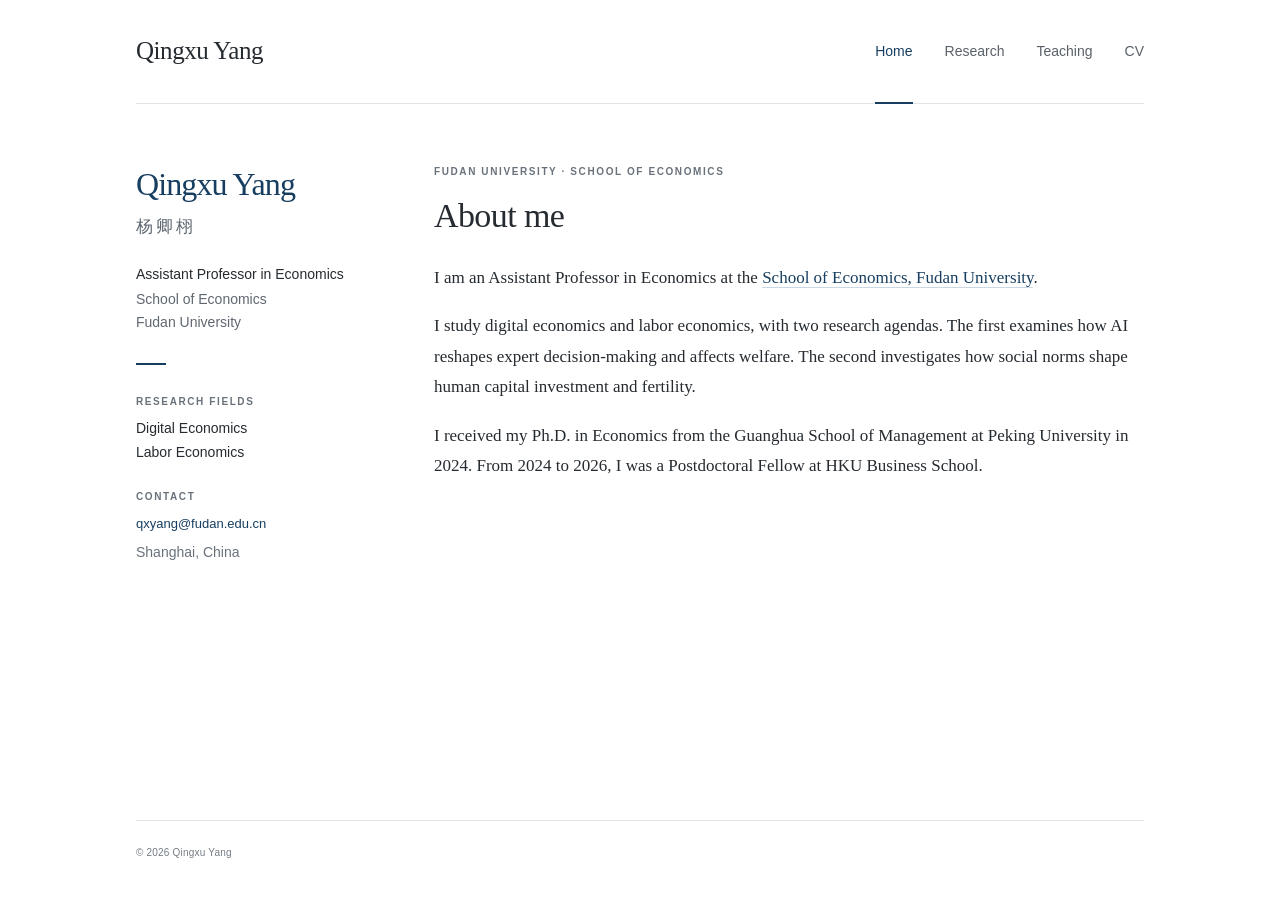
==== docs/index.html @ cb968536 "Publish cleaner dates and economics title" ====
<!doctype html>
<html lang="en"><head><meta charset="utf-8"><meta name="viewport" content="width=device-width, initial-scale=1">
<title>Home | Qingxu Yang</title>
<meta name="description" content="Qingxu Yang is an Assistant Professor in Economics at Fudan University. Research in digital economics, labor economics, artificial intelligence, and expert decision-making.">
<meta name="theme-color" content="#173e61"><link rel="canonical" href="https://qxyang-econ.github.io/index.html">
<link rel="icon" href="favicon.svg" type="image/svg+xml"><link rel="stylesheet" href="style.css">
<script type="application/ld+json">{"@context": "https://schema.org", "@type": "Person", "name": "Qingxu Yang", "alternateName": "杨卿栩", "jobTitle": "Assistant Professor in Economics", "affiliation": {"@type": "CollegeOrUniversity", "name": "Fudan University"}, "url": "https://qxyang-econ.github.io", "email": "qxyang@fudan.edu.cn"}</script></head>
<body><a class="skip" href="#main">Skip to content</a>
<div class="page page-home"><header class="site-header"><a class="wordmark" href="index.html">Qingxu Yang</a><nav aria-label="Main navigation"><a href="index.html" aria-current="page">Home</a><a href="research.html">Research</a><a href="teaching.html">Teaching</a><a href="cv.html">CV</a></nav></header>
<div class="layout"><aside class="profile" aria-label="Profile">
<div class="profile-name">Qingxu Yang<span lang="zh-Hans">杨卿栩</span></div>
<p class="position">Assistant Professor in Economics</p><p class="affiliation">School of Economics<br>Fudan University</p>
<div class="profile-rule"></div>
<div class="sidebar-section fields"><p class="label">Research fields</p><p>Digital Economics<br>Labor Economics</p></div>
<div class="sidebar-section"><p class="label">Contact</p><a class="email" href="mailto:qxyang@fudan.edu.cn">qxyang@fudan.edu.cn</a><p class="location">Shanghai, China</p></div>
</aside><main id="main" class="home"><section class="intro"><p class="eyebrow">Fudan University · School of Economics</p><h1>About me</h1>
<p>I am an Assistant Professor in Economics at the <a href="https://econ.fudan.edu.cn/">School of Economics, Fudan University</a>.</p>
<p>I study digital economics and labor economics, with two research agendas. The first examines how AI reshapes expert decision-making and affects welfare. The second investigates how social norms shape human capital investment and fertility.</p>
<p>I received my Ph.D. in Economics from the Guanghua School of Management at Peking University in 2024. From 2024 to 2026, I was a Postdoctoral Fellow at HKU Business School.</p>
</section></main></div>
<footer><span>© 2026 Qingxu Yang</span></footer></div>
</body></html>
---- docs/style.css ----
:root{--ink:#252b30;--blue:#173e61;--muted:#69727b;--line:#e1e5e8;--soft:#f7f9fa;--serif:Georgia,'Times New Roman',serif;--sans:-apple-system,BlinkMacSystemFont,'Segoe UI',Arial,sans-serif}
*{box-sizing:border-box}html{scroll-behavior:smooth;scroll-padding-top:28px}body{margin:0;background:#fff;color:var(--ink);font-family:var(--serif);font-size:17px;line-height:1.7;-webkit-font-smoothing:antialiased}
a{color:var(--blue);text-decoration:none;text-underline-offset:4px}a:hover{text-decoration:underline}a:focus-visible,summary:focus-visible{outline:2px solid var(--blue);outline-offset:5px;border-radius:2px}
.page{max-width:1100px;margin:0 auto;padding:0 46px}.site-header{height:104px;display:flex;align-items:center;justify-content:space-between;border-bottom:1px solid var(--line)}.wordmark{font-size:25px;letter-spacing:-.45px;color:var(--ink)}.site-header nav{display:flex;gap:32px;font-family:var(--sans);font-size:14px;height:100%;align-items:center}.site-header nav a{height:100%;display:flex;align-items:center;color:#5a6169;position:relative}.site-header nav a[aria-current]{color:var(--blue)}.site-header nav a[aria-current]::after{content:'';position:absolute;bottom:-1px;height:2px;background:var(--blue);left:0;right:0}
.layout{display:grid;grid-template-columns:225px minmax(0,1fr);gap:73px;padding-top:59px;padding-bottom:76px;min-height:calc(100vh - 184px)}.profile{align-self:start;position:sticky;top:40px;padding-top:2px;font-family:var(--sans);font-size:14px;line-height:1.7}.profile-name{font-family:var(--serif);font-size:32px;letter-spacing:-.9px;color:var(--blue);line-height:1.2}.profile-name span{display:block;font-family:var(--sans);font-size:17px;font-weight:400;letter-spacing:3px;margin-top:14px;color:#5d6670}.profile .position{margin:25px 0 1px;color:var(--ink);font-weight:500}.affiliation{margin:0;color:#5f6770}.profile-rule{width:30px;height:2px;background:var(--blue);margin:28px 0}.sidebar-section{margin-bottom:23px}.sidebar-section p{margin:0}.label{font-size:10px;text-transform:uppercase;letter-spacing:1.6px;color:var(--muted);padding-bottom:7px;font-weight:650}.location{color:var(--muted);padding-top:5px}.email{font-size:13px}.cv-link{display:inline-flex;gap:12px;align-items:center;font-size:13px;border-top:1px solid var(--line);padding-top:17px;margin-top:2px;width:100%}.cv-link .file-type{margin-left:auto;font-size:10px;color:var(--muted);letter-spacing:1px}
main{min-width:0}h1,h2,h3,p{margin-top:0}h1{font-size:34px;line-height:1.25;letter-spacing:-.6px;font-weight:400;margin-bottom:25px}h2{font-size:25px;font-weight:400;line-height:1.35;letter-spacing:-.3px;margin-bottom:20px}h3{font-size:19px;font-weight:400;line-height:1.5;margin-bottom:6px}p{margin-bottom:18px}.eyebrow{font-family:var(--sans);font-size:10px;font-weight:600;letter-spacing:1.6px;text-transform:uppercase;color:var(--muted);margin-bottom:15px}.intro p:not(.eyebrow){font-size:17px;line-height:1.8}.intro strong{font-weight:600}.intro a{border-bottom:1px solid #cbd8e2}.intro a:hover{text-decoration:none;border-bottom-color:var(--blue)}
.selected{margin-top:45px}.section-heading{display:flex;align-items:baseline;justify-content:space-between;gap:20px;border-bottom:1px solid var(--line);padding-bottom:13px;margin-bottom:1px}.section-heading h2{margin-bottom:0}.section-heading>a{font-family:var(--sans);font-size:12px;white-space:nowrap}.paper{padding:22px 0;border-bottom:1px solid var(--line)}.paper:last-child{border-bottom:0}.paper h3 a{color:var(--blue)}.coauthors{font-size:14px;color:#697078;margin-bottom:4px;line-height:1.65}.journal{font-size:14px;line-height:1.6;margin:6px 0 0}.journal em{color:#3b434b}.journal span{color:#697078}.paper-links{display:flex;gap:18px;font-family:var(--sans);font-size:12px;margin-top:9px}.paper-links a{padding:1px 0}.paper details{font-size:15px;margin-top:10px}.paper summary{font-family:var(--sans);font-size:12px;cursor:pointer;color:var(--blue);width:fit-content}.paper details p{line-height:1.8;margin:13px 0 0;padding:12px 17px;border-left:2px solid #cad7e1;background:var(--soft);color:#4f5962}.home .paper{padding:19px 0}.home h3{font-size:18px}.page-title h1{margin-bottom:22px}.section-nav{display:flex;flex-wrap:wrap;gap:9px 23px;font-family:var(--sans);font-size:12px;border-bottom:1px solid var(--line);padding-bottom:23px;margin-bottom:33px}.research-section{margin-top:37px;scroll-margin-top:30px}.research-section>h2{border-bottom:1px solid var(--line);margin-bottom:0;padding-bottom:12px}.research-section .paper{padding-top:24px;padding-bottom:24px}.research-section + .research-section{margin-top:48px}
.teaching-section{margin-top:36px}.term{font-family:var(--sans);font-size:11px;color:var(--muted);white-space:nowrap}.course{padding:22px 0;border-bottom:1px solid var(--line)}.course:last-child{border-bottom:0}.course h3{color:var(--blue);margin-bottom:4px}.course p{font-family:var(--sans);font-size:12px;color:var(--muted);margin:0}.teaching-contact{border-top:1px solid var(--line);margin-top:41px;padding-top:24px;font-size:14px;color:var(--muted)}
.cv-download{display:flex;align-items:center;gap:22px;font-family:var(--sans);font-size:12px;margin-bottom:37px}.cv-download>a{background:var(--blue);color:#fff;padding:11px 17px}.cv-download>a span{margin-left:12px}.cv-download>span{color:var(--muted)}.cv-section{margin-top:37px}.cv-section>h2{border-bottom:1px solid var(--line);padding-bottom:12px;margin-bottom:12px}.cv-row{display:flex;align-items:baseline;justify-content:space-between;gap:20px;padding:12px 0}.cv-row h3{font-size:17px;margin-bottom:3px}.cv-row p{font-size:14px;color:var(--muted);line-height:1.65;margin:0}.cv-row>span{white-space:nowrap;font-family:var(--sans);font-size:11px;color:var(--muted)}
footer{border-top:1px solid var(--line);padding:23px 0 29px;display:flex;justify-content:space-between;font-family:var(--sans);font-size:10px;color:#737c85;letter-spacing:.2px}.skip{position:absolute;top:-100px;left:20px;background:#fff;padding:10px;z-index:5}.skip:focus{top:10px}
@media(min-width:1400px){.page{max-width:1140px}.layout{gap:85px;grid-template-columns:235px minmax(0,1fr)}}
@media(max-width:850px){.page{padding:0 30px}.layout{grid-template-columns:190px minmax(0,1fr);gap:38px}.profile-name{font-size:29px}.site-header nav{gap:25px}.section-heading{gap:12px}.term{white-space:normal;text-align:right}.email{font-size:12px}.journal span{display:block}}
@media(max-width:640px){body{font-size:16px}.page{padding:0 24px}.site-header{height:auto;display:block;padding-top:23px}.wordmark{font-size:23px}.site-header nav{height:53px;gap:28px;font-size:13px}.layout{display:block;padding-top:32px;padding-bottom:43px;min-height:0}.profile{position:static;display:grid;grid-template-columns:1fr 1fr;column-gap:16px;border-bottom:1px solid var(--line);padding-bottom:26px;margin-bottom:34px}.profile-name{grid-column:1/-1;font-size:31px;display:flex;align-items:center;gap:18px}.profile-name span{display:inline;margin:0;font-size:15px;letter-spacing:2px}.profile .position{margin-top:15px;grid-column:1/-1}.affiliation{grid-column:1/-1}.profile-rule,.profile .sidebar-section.fields{display:none}.sidebar-section{grid-column:1/-1;margin:15px 0 0}.sidebar-section .label,.sidebar-section .location{display:none}.email{font-size:13px}.cv-link{grid-column:1/-1;max-width:190px;font-size:12px;padding-top:0;border:0;margin-top:10px}.cv-link .file-type{margin-left:0;font-size:9px}h1{font-size:29px;margin-bottom:20px}h2{font-size:23px}.eyebrow{font-size:9px;letter-spacing:1.3px}.intro p:not(.eyebrow){font-size:16px;line-height:1.8}.selected{margin-top:34px}.paper h3,.home .paper h3{font-size:18px}.coauthors{font-size:13px}.section-heading>a{font-size:11px}.section-nav{gap:10px 19px;font-size:11px}.research-section{margin-top:30px}.teaching-section .section-heading{display:block}.term{display:block;text-align:left;margin-top:8px}.cv-row{gap:12px}.cv-row>span{font-size:10px}.cv-download{gap:12px;font-size:11px}.cv-download>a{padding:10px 13px}footer{font-size:9px;gap:15px}}
@media(prefers-reduced-motion:reduce){html{scroll-behavior:auto}}
@media print{.site-header,.profile,.paper-links,footer,.section-nav,.cv-download,.skip{display:none}.page{max-width:none;padding:0}.layout{display:block;padding:0}a{color:inherit}.paper,.cv-row{break-inside:avoid}body{font-size:11pt}h1{font-size:24pt}h2{font-size:17pt}}

@media(max-width:640px){.page-inner .profile{display:none}.page-inner .layout{padding-top:34px}}
.layout.layout-single{display:block}
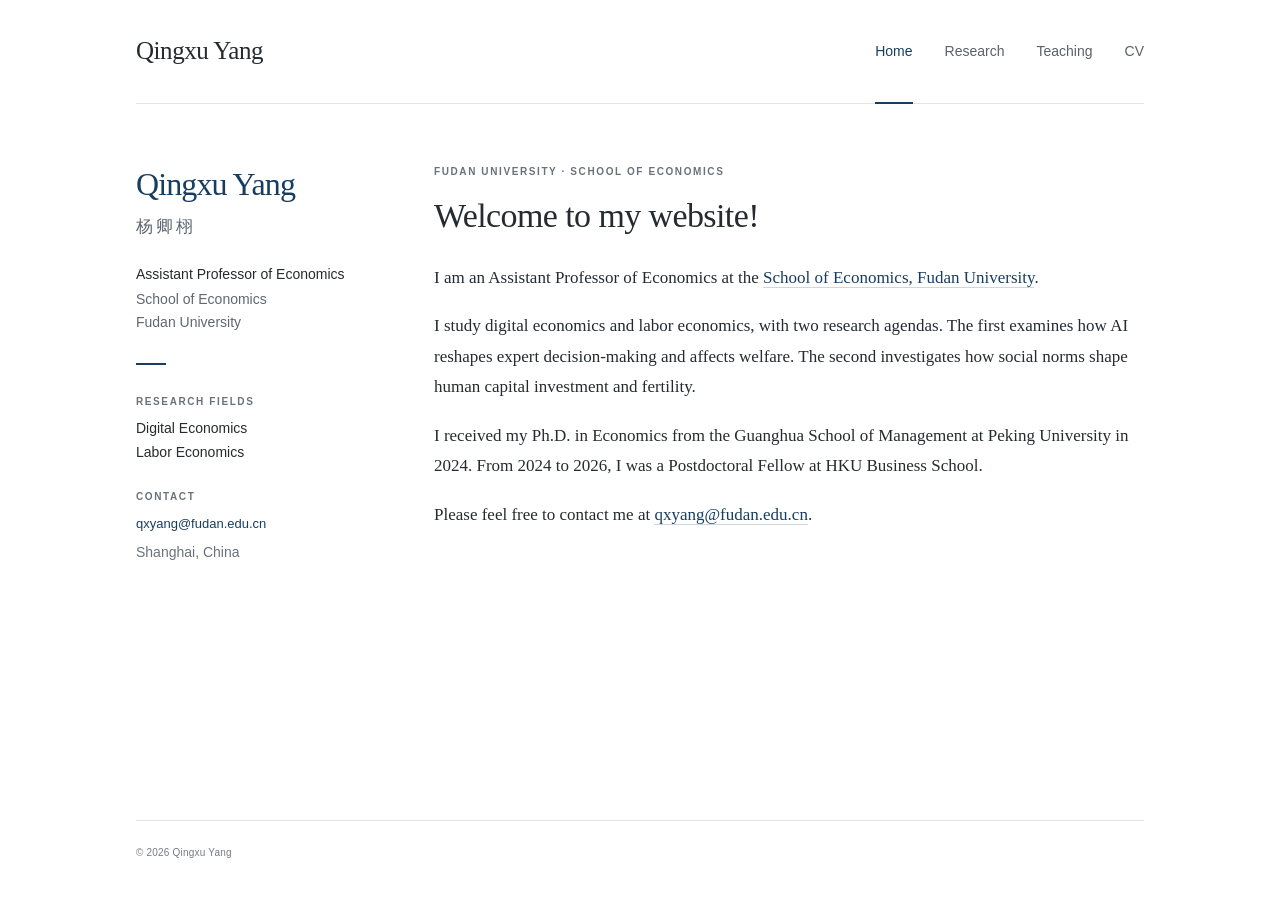
==== commit d29b68fe: "Publish welcome heading and contact email" ====
--- a/docs/index.html
+++ b/docs/index.html
@@ -1,22 +1,23 @@
 <!doctype html>
 <html lang="en"><head><meta charset="utf-8"><meta name="viewport" content="width=device-width, initial-scale=1">
 <title>Home | Qingxu Yang</title>
-<meta name="description" content="Qingxu Yang is an Assistant Professor in Economics at Fudan University. Research in digital economics, labor economics, artificial intelligence, and expert decision-making.">
+<meta name="description" content="Qingxu Yang is an Assistant Professor of Economics at Fudan University. Research in digital economics, labor economics, artificial intelligence, and expert decision-making.">
 <meta name="theme-color" content="#173e61"><link rel="canonical" href="https://qxyang-econ.github.io/index.html">
 <link rel="icon" href="favicon.svg" type="image/svg+xml"><link rel="stylesheet" href="style.css">
-<script type="application/ld+json">{"@context": "https://schema.org", "@type": "Person", "name": "Qingxu Yang", "alternateName": "杨卿栩", "jobTitle": "Assistant Professor in Economics", "affiliation": {"@type": "CollegeOrUniversity", "name": "Fudan University"}, "url": "https://qxyang-econ.github.io", "email": "qxyang@fudan.edu.cn"}</script></head>
+<script type="application/ld+json">{"@context": "https://schema.org", "@type": "Person", "name": "Qingxu Yang", "alternateName": "杨卿栩", "jobTitle": "Assistant Professor of Economics", "affiliation": {"@type": "CollegeOrUniversity", "name": "Fudan University"}, "url": "https://qxyang-econ.github.io", "email": "qxyang@fudan.edu.cn"}</script></head>
 <body><a class="skip" href="#main">Skip to content</a>
 <div class="page page-home"><header class="site-header"><a class="wordmark" href="index.html">Qingxu Yang</a><nav aria-label="Main navigation"><a href="index.html" aria-current="page">Home</a><a href="research.html">Research</a><a href="teaching.html">Teaching</a><a href="cv.html">CV</a></nav></header>
 <div class="layout"><aside class="profile" aria-label="Profile">
 <div class="profile-name">Qingxu Yang<span lang="zh-Hans">杨卿栩</span></div>
-<p class="position">Assistant Professor in Economics</p><p class="affiliation">School of Economics<br>Fudan University</p>
+<p class="position">Assistant Professor of Economics</p><p class="affiliation">School of Economics<br>Fudan University</p>
 <div class="profile-rule"></div>
 <div class="sidebar-section fields"><p class="label">Research fields</p><p>Digital Economics<br>Labor Economics</p></div>
 <div class="sidebar-section"><p class="label">Contact</p><a class="email" href="mailto:qxyang@fudan.edu.cn">qxyang@fudan.edu.cn</a><p class="location">Shanghai, China</p></div>
-</aside><main id="main" class="home"><section class="intro"><p class="eyebrow">Fudan University · School of Economics</p><h1>About me</h1>
-<p>I am an Assistant Professor in Economics at the <a href="https://econ.fudan.edu.cn/">School of Economics, Fudan University</a>.</p>
+</aside><main id="main" class="home"><section class="intro"><p class="eyebrow">Fudan University · School of Economics</p><h1>Welcome to my website!</h1>
+<p>I am an Assistant Professor of Economics at the <a href="https://econ.fudan.edu.cn/">School of Economics, Fudan University</a>.</p>
 <p>I study digital economics and labor economics, with two research agendas. The first examines how AI reshapes expert decision-making and affects welfare. The second investigates how social norms shape human capital investment and fertility.</p>
 <p>I received my Ph.D. in Economics from the Guanghua School of Management at Peking University in 2024. From 2024 to 2026, I was a Postdoctoral Fellow at HKU Business School.</p>
+<p>Please feel free to contact me at <a href="mailto:qxyang@fudan.edu.cn">qxyang@fudan.edu.cn</a>.</p>
 </section></main></div>
 <footer><span>© 2026 Qingxu Yang</span></footer></div>
 </body></html>
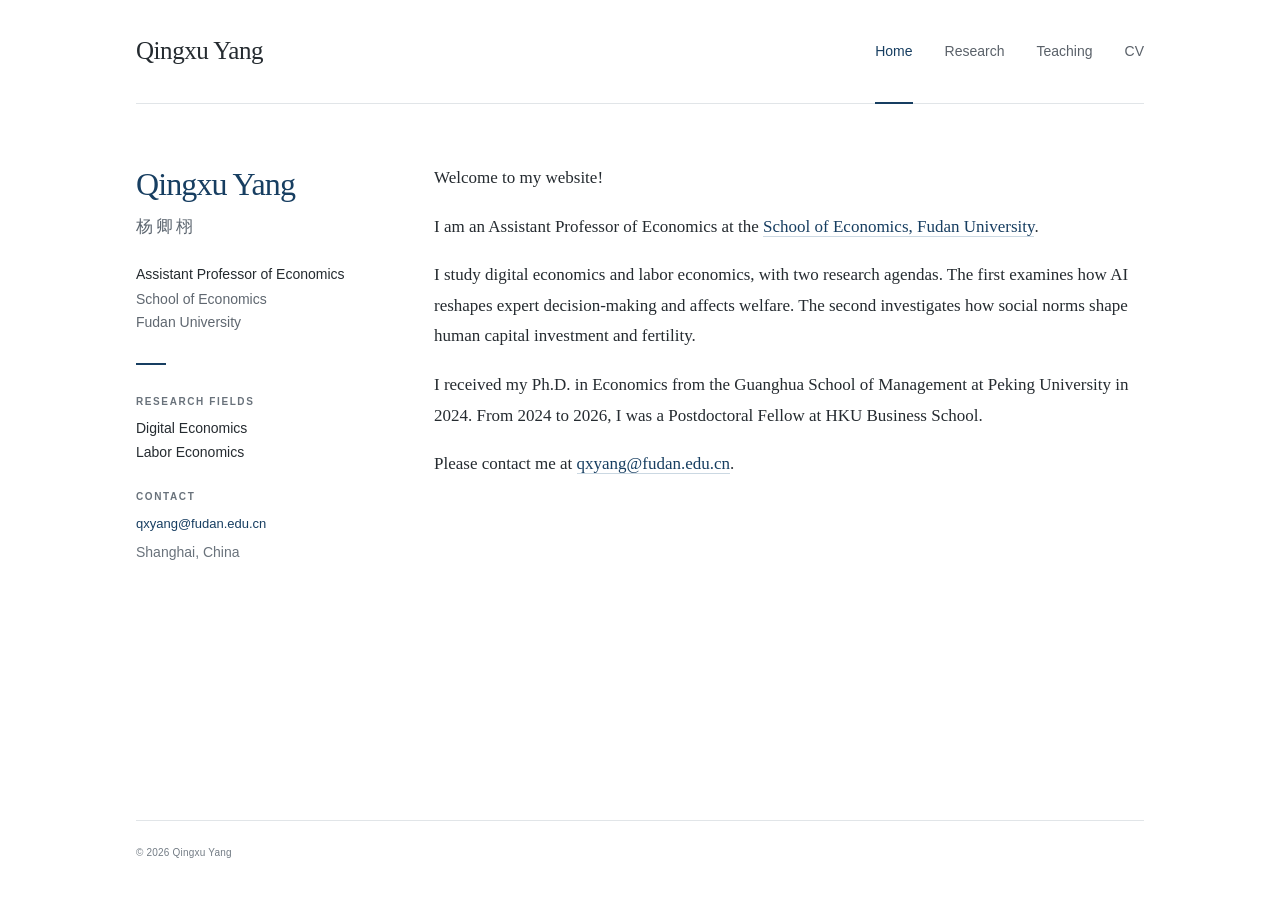
==== commit b5193860: "Publish simpler homepage introduction" ====
--- a/docs/index.html
+++ b/docs/index.html
@@ -13,11 +13,11 @@
 <div class="profile-rule"></div>
 <div class="sidebar-section fields"><p class="label">Research fields</p><p>Digital Economics<br>Labor Economics</p></div>
 <div class="sidebar-section"><p class="label">Contact</p><a class="email" href="mailto:qxyang@fudan.edu.cn">qxyang@fudan.edu.cn</a><p class="location">Shanghai, China</p></div>
-</aside><main id="main" class="home"><section class="intro"><p class="eyebrow">Fudan University · School of Economics</p><h1>Welcome to my website!</h1>
+</aside><main id="main" class="home"><section class="intro"><p>Welcome to my website!</p>
 <p>I am an Assistant Professor of Economics at the <a href="https://econ.fudan.edu.cn/">School of Economics, Fudan University</a>.</p>
 <p>I study digital economics and labor economics, with two research agendas. The first examines how AI reshapes expert decision-making and affects welfare. The second investigates how social norms shape human capital investment and fertility.</p>
 <p>I received my Ph.D. in Economics from the Guanghua School of Management at Peking University in 2024. From 2024 to 2026, I was a Postdoctoral Fellow at HKU Business School.</p>
-<p>Please feel free to contact me at <a href="mailto:qxyang@fudan.edu.cn">qxyang@fudan.edu.cn</a>.</p>
+<p>Please contact me at <a href="mailto:qxyang@fudan.edu.cn">qxyang@fudan.edu.cn</a>.</p>
 </section></main></div>
 <footer><span>© 2026 Qingxu Yang</span></footer></div>
 </body></html>
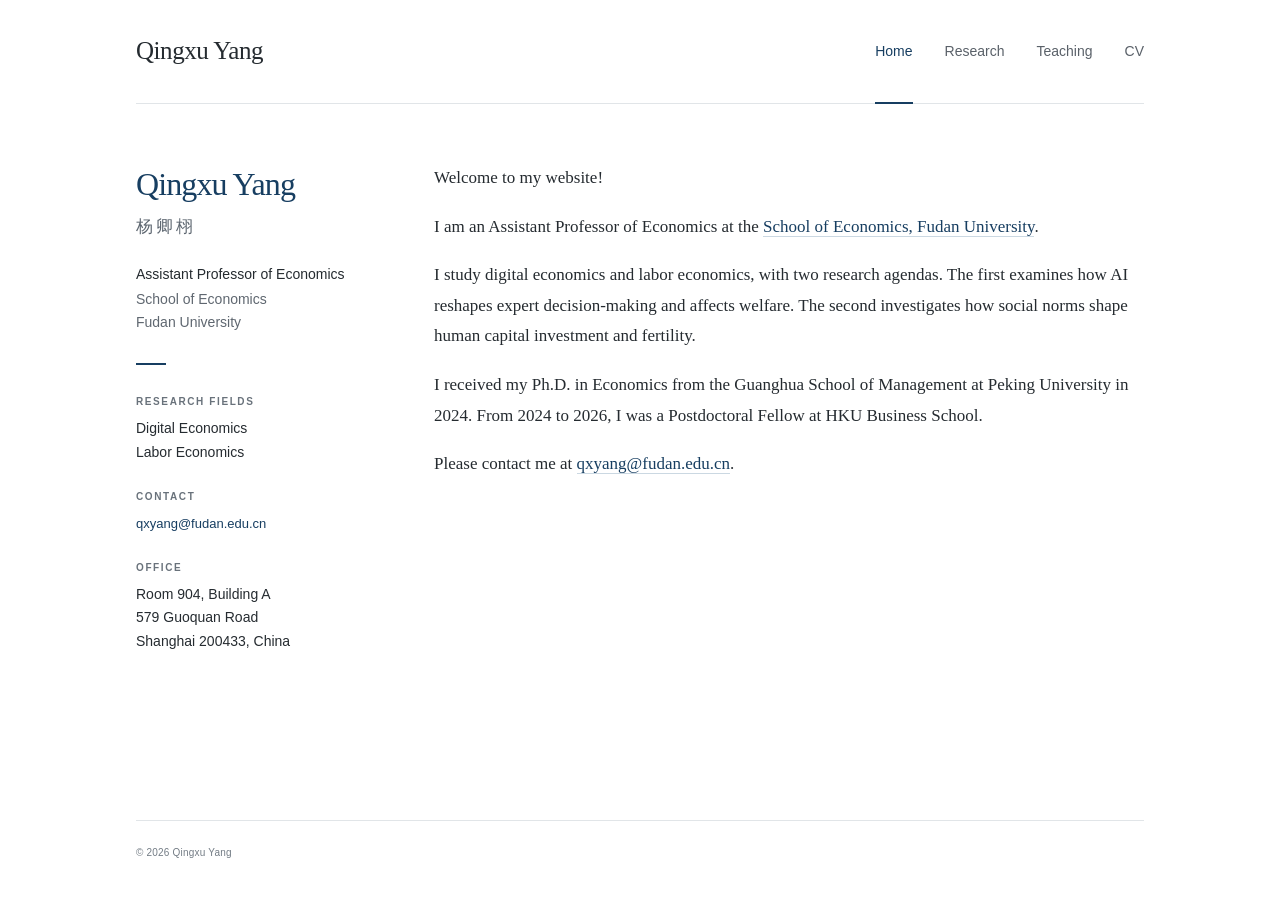
==== commit 879db8ef: "Publish office address in sidebar" ====
--- a/docs/index.html
+++ b/docs/index.html
@@ -12,7 +12,8 @@
 <p class="position">Assistant Professor of Economics</p><p class="affiliation">School of Economics<br>Fudan University</p>
 <div class="profile-rule"></div>
 <div class="sidebar-section fields"><p class="label">Research fields</p><p>Digital Economics<br>Labor Economics</p></div>
-<div class="sidebar-section"><p class="label">Contact</p><a class="email" href="mailto:qxyang@fudan.edu.cn">qxyang@fudan.edu.cn</a><p class="location">Shanghai, China</p></div>
+<div class="sidebar-section"><p class="label">Contact</p><a class="email" href="mailto:qxyang@fudan.edu.cn">qxyang@fudan.edu.cn</a></div>
+<div class="sidebar-section office"><p class="label">Office</p><p>Room 904, Building A<br>579 Guoquan Road<br>Shanghai 200433, China</p></div>
 </aside><main id="main" class="home"><section class="intro"><p>Welcome to my website!</p>
 <p>I am an Assistant Professor of Economics at the <a href="https://econ.fudan.edu.cn/">School of Economics, Fudan University</a>.</p>
 <p>I study digital economics and labor economics, with two research agendas. The first examines how AI reshapes expert decision-making and affects welfare. The second investigates how social norms shape human capital investment and fertility.</p>
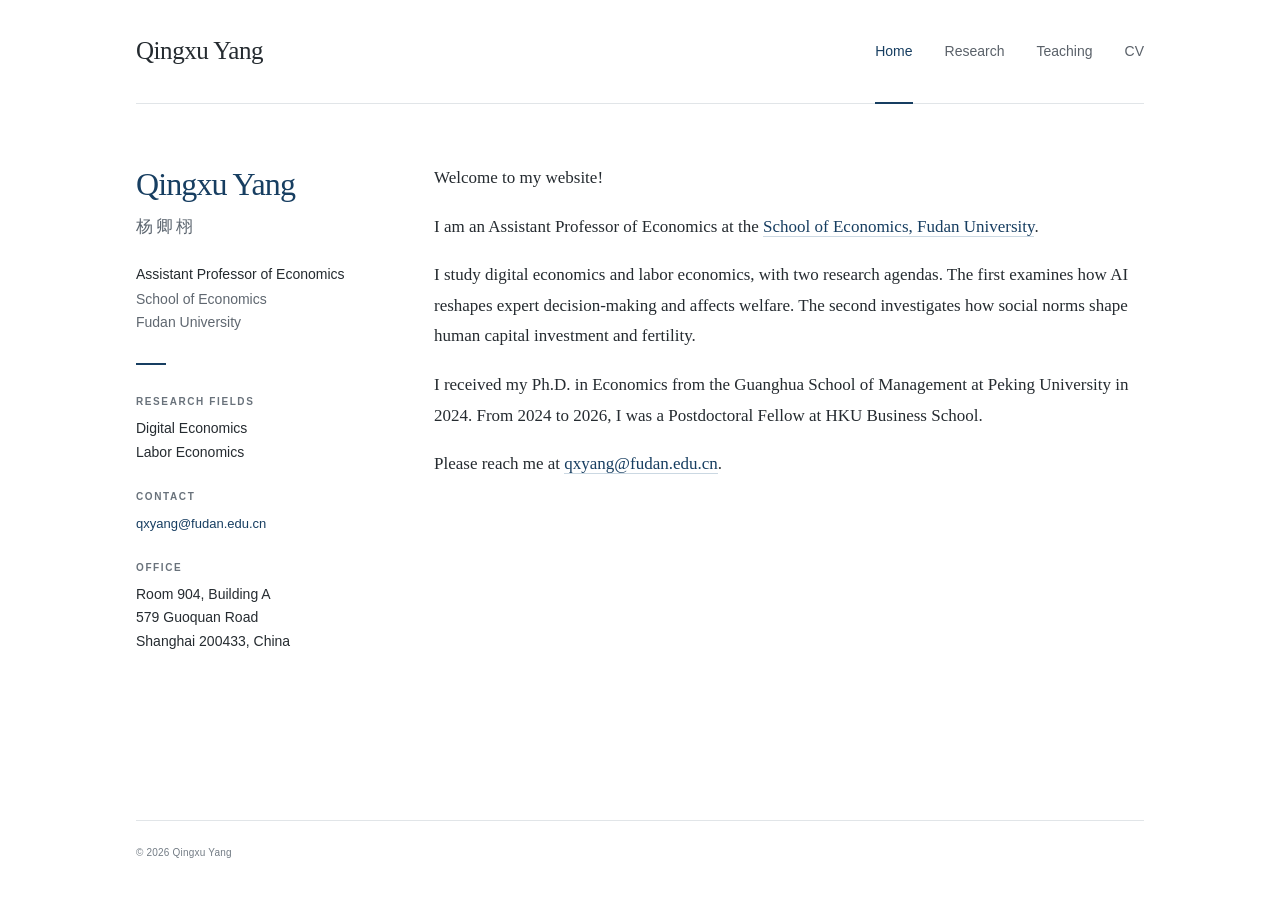
==== commit 3d72e427: "Publish reach me wording on homepage" ====
--- a/docs/index.html
+++ b/docs/index.html
@@ -18,7 +18,7 @@
 <p>I am an Assistant Professor of Economics at the <a href="https://econ.fudan.edu.cn/">School of Economics, Fudan University</a>.</p>
 <p>I study digital economics and labor economics, with two research agendas. The first examines how AI reshapes expert decision-making and affects welfare. The second investigates how social norms shape human capital investment and fertility.</p>
 <p>I received my Ph.D. in Economics from the Guanghua School of Management at Peking University in 2024. From 2024 to 2026, I was a Postdoctoral Fellow at HKU Business School.</p>
-<p>Please contact me at <a href="mailto:qxyang@fudan.edu.cn">qxyang@fudan.edu.cn</a>.</p>
+<p>Please reach me at <a href="mailto:qxyang@fudan.edu.cn">qxyang@fudan.edu.cn</a>.</p>
 </section></main></div>
 <footer><span>© 2026 Qingxu Yang</span></footer></div>
 </body></html>
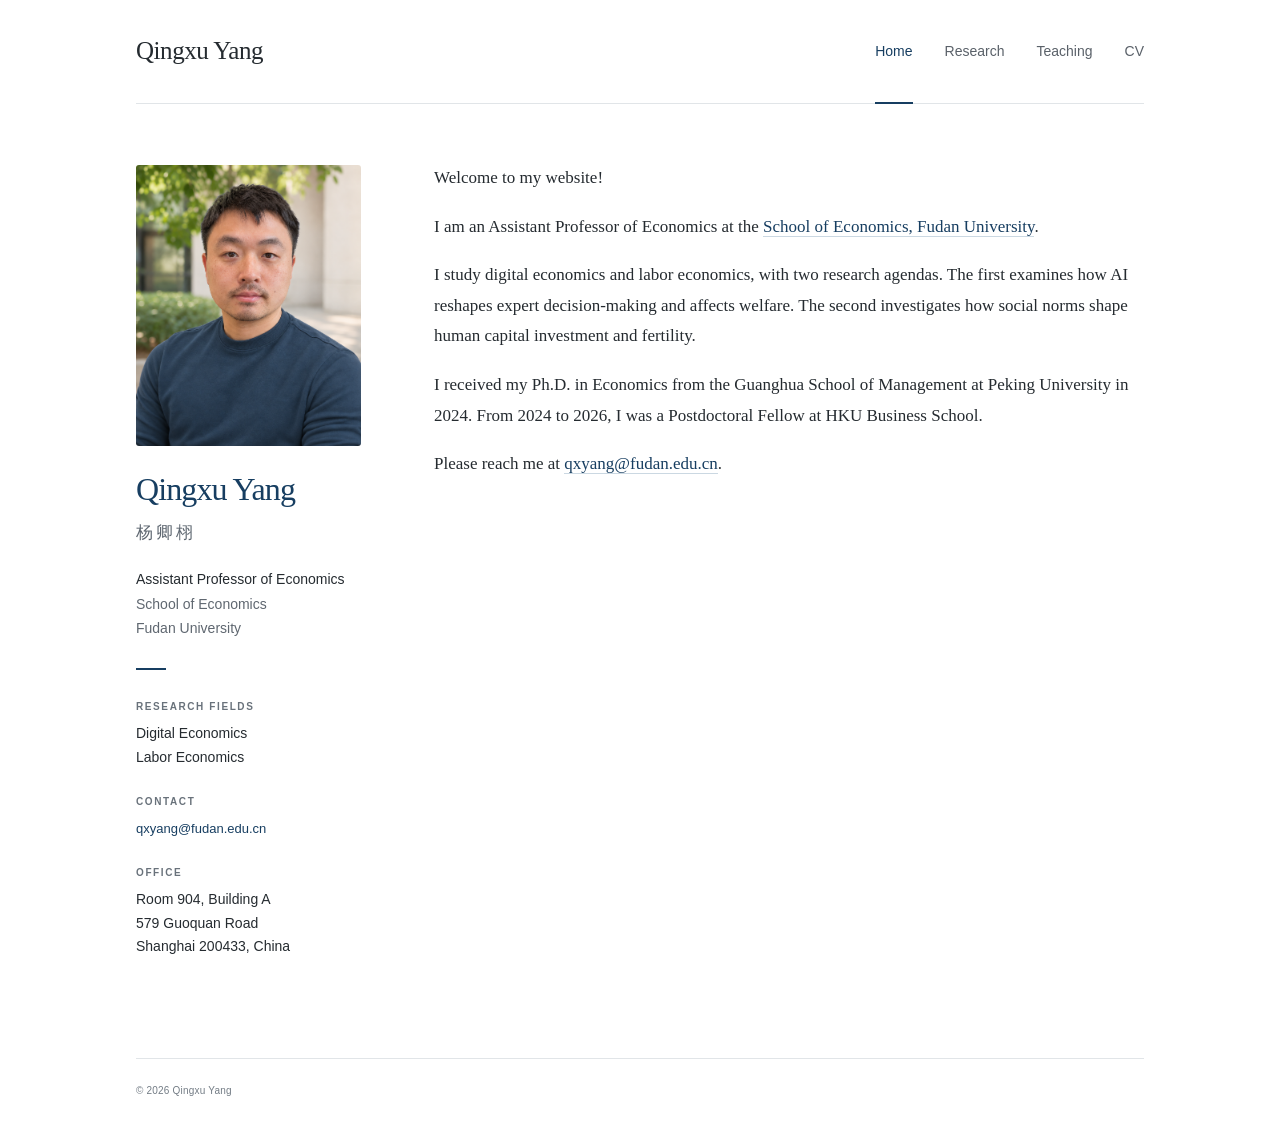
==== commit 56904d46: "Publish homepage portrait with responsive layout" ====
--- a/docs/index.html
+++ b/docs/index.html
@@ -8,6 +8,7 @@
 <body><a class="skip" href="#main">Skip to content</a>
 <div class="page page-home"><header class="site-header"><a class="wordmark" href="index.html">Qingxu Yang</a><nav aria-label="Main navigation"><a href="index.html" aria-current="page">Home</a><a href="research.html">Research</a><a href="teaching.html">Teaching</a><a href="cv.html">CV</a></nav></header>
 <div class="layout"><aside class="profile" aria-label="Profile">
+<img class="profile-photo" src="qingxu-yang.png" alt="Qingxu Yang" width="1122" height="1402" decoding="async">
 <div class="profile-name">Qingxu Yang<span lang="zh-Hans">杨卿栩</span></div>
 <p class="position">Assistant Professor of Economics</p><p class="affiliation">School of Economics<br>Fudan University</p>
 <div class="profile-rule"></div>
--- a/docs/style.css
+++ b/docs/style.css
@@ -16,3 +16,5 @@
 
 @media(max-width:640px){.page-inner .profile{display:none}.page-inner .layout{padding-top:34px}}
 .layout.layout-single{display:block}
+.profile-photo{display:block;width:100%;height:auto;margin:0 0 24px;border-radius:3px}
+@media(max-width:640px){.page-home .profile{grid-template-columns:112px minmax(0,1fr);column-gap:18px}.profile-photo{grid-column:1;grid-row:1/4;width:112px;max-width:100%;margin:0}.page-home .profile-name{grid-column:2;grid-row:1;display:block;font-size:25px}.page-home .profile-name span{display:block;margin-top:8px;font-size:14px}.page-home .profile .position{grid-column:2;grid-row:2;margin:12px 0 1px;font-size:13px}.page-home .profile .affiliation{grid-column:2;grid-row:3;font-size:13px}}
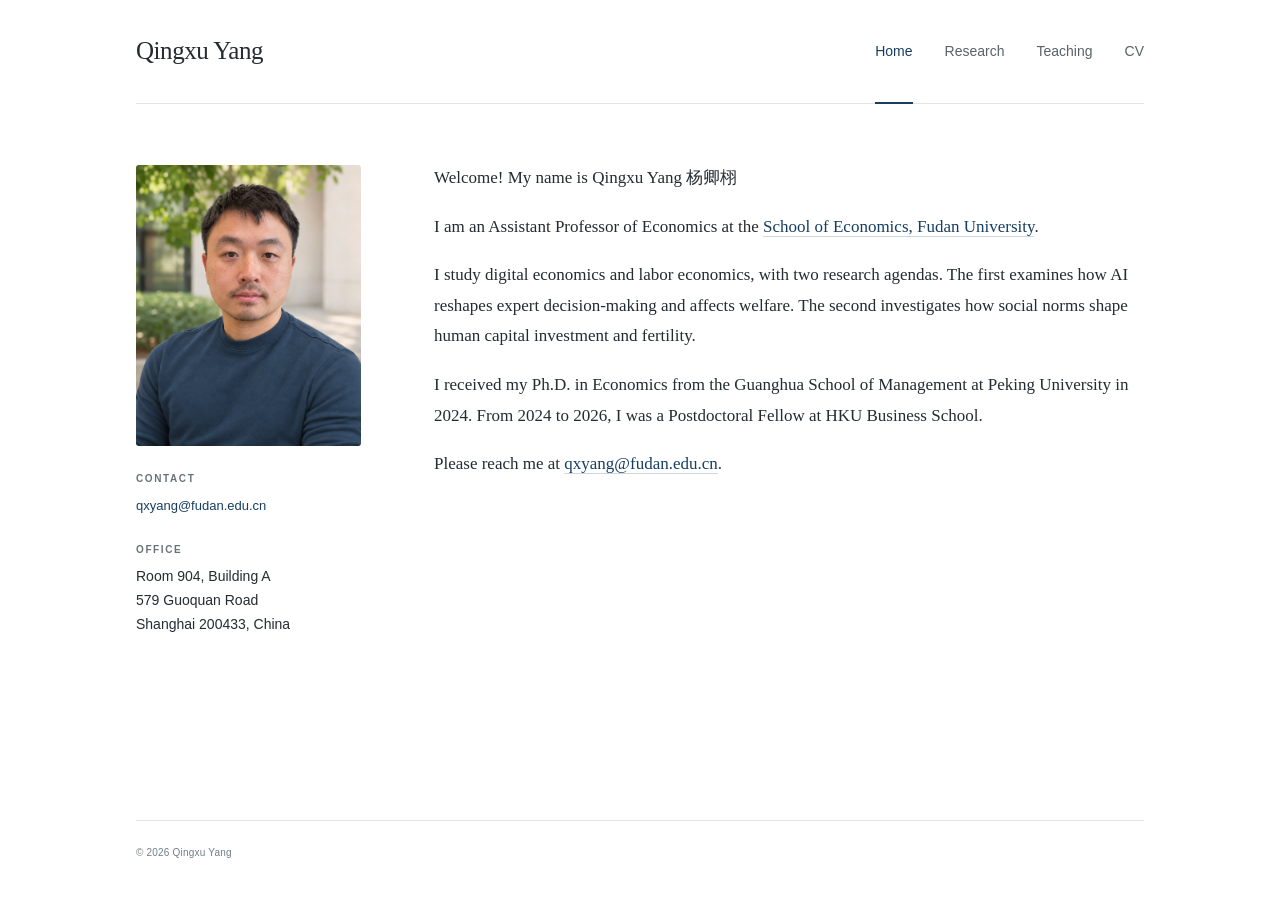
==== commit e86720c7: "Publish simpler sidebar and personal welcome" ====
--- a/docs/index.html
+++ b/docs/index.html
@@ -9,13 +9,9 @@
 <div class="page page-home"><header class="site-header"><a class="wordmark" href="index.html">Qingxu Yang</a><nav aria-label="Main navigation"><a href="index.html" aria-current="page">Home</a><a href="research.html">Research</a><a href="teaching.html">Teaching</a><a href="cv.html">CV</a></nav></header>
 <div class="layout"><aside class="profile" aria-label="Profile">
 <img class="profile-photo" src="qingxu-yang.png" alt="Qingxu Yang" width="1122" height="1402" decoding="async">
-<div class="profile-name">Qingxu Yang<span lang="zh-Hans">杨卿栩</span></div>
-<p class="position">Assistant Professor of Economics</p><p class="affiliation">School of Economics<br>Fudan University</p>
-<div class="profile-rule"></div>
-<div class="sidebar-section fields"><p class="label">Research fields</p><p>Digital Economics<br>Labor Economics</p></div>
 <div class="sidebar-section"><p class="label">Contact</p><a class="email" href="mailto:qxyang@fudan.edu.cn">qxyang@fudan.edu.cn</a></div>
 <div class="sidebar-section office"><p class="label">Office</p><p>Room 904, Building A<br>579 Guoquan Road<br>Shanghai 200433, China</p></div>
-</aside><main id="main" class="home"><section class="intro"><p>Welcome to my website!</p>
+</aside><main id="main" class="home"><section class="intro"><p>Welcome! My name is Qingxu Yang <span lang="zh-Hans">杨卿栩</span></p>
 <p>I am an Assistant Professor of Economics at the <a href="https://econ.fudan.edu.cn/">School of Economics, Fudan University</a>.</p>
 <p>I study digital economics and labor economics, with two research agendas. The first examines how AI reshapes expert decision-making and affects welfare. The second investigates how social norms shape human capital investment and fertility.</p>
 <p>I received my Ph.D. in Economics from the Guanghua School of Management at Peking University in 2024. From 2024 to 2026, I was a Postdoctoral Fellow at HKU Business School.</p>
--- a/docs/style.css
+++ b/docs/style.css
@@ -17,4 +17,4 @@
 @media(max-width:640px){.page-inner .profile{display:none}.page-inner .layout{padding-top:34px}}
 .layout.layout-single{display:block}
 .profile-photo{display:block;width:100%;height:auto;margin:0 0 24px;border-radius:3px}
-@media(max-width:640px){.page-home .profile{grid-template-columns:112px minmax(0,1fr);column-gap:18px}.profile-photo{grid-column:1;grid-row:1/4;width:112px;max-width:100%;margin:0}.page-home .profile-name{grid-column:2;grid-row:1;display:block;font-size:25px}.page-home .profile-name span{display:block;margin-top:8px;font-size:14px}.page-home .profile .position{grid-column:2;grid-row:2;margin:12px 0 1px;font-size:13px}.page-home .profile .affiliation{grid-column:2;grid-row:3;font-size:13px}}
+@media(max-width:640px){.page-home .profile{display:block}.page-home .profile-photo{width:160px;max-width:100%;margin:0 0 20px}.page-home .sidebar-section{margin:18px 0 0}.page-home .sidebar-section .label{display:block}}
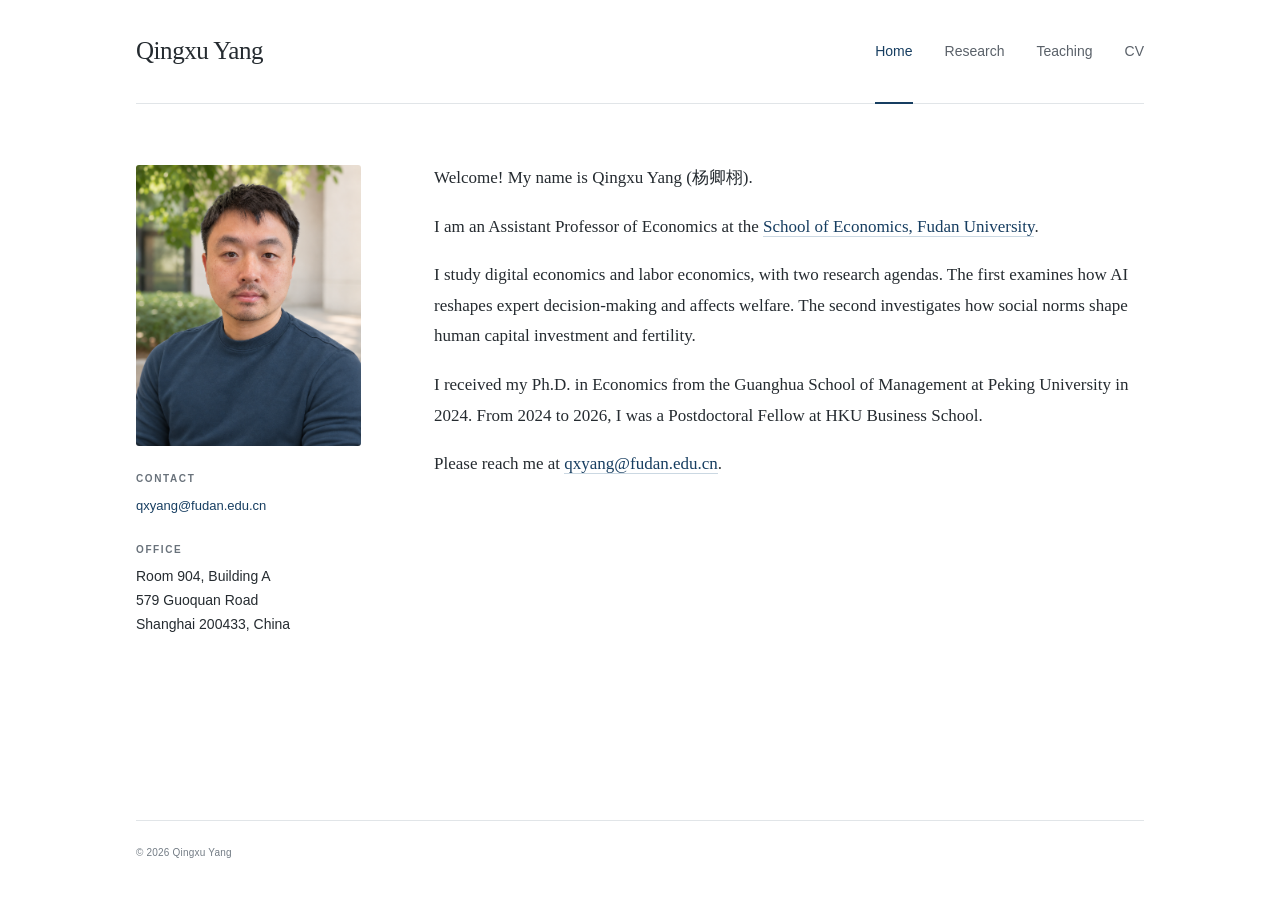
==== commit d5addd5d: "Publish welcome punctuation update" ====
--- a/docs/index.html
+++ b/docs/index.html
@@ -11,7 +11,7 @@
 <img class="profile-photo" src="qingxu-yang.png" alt="Qingxu Yang" width="1122" height="1402" decoding="async">
 <div class="sidebar-section"><p class="label">Contact</p><a class="email" href="mailto:qxyang@fudan.edu.cn">qxyang@fudan.edu.cn</a></div>
 <div class="sidebar-section office"><p class="label">Office</p><p>Room 904, Building A<br>579 Guoquan Road<br>Shanghai 200433, China</p></div>
-</aside><main id="main" class="home"><section class="intro"><p>Welcome! My name is Qingxu Yang <span lang="zh-Hans">杨卿栩</span></p>
+</aside><main id="main" class="home"><section class="intro"><p>Welcome! My name is Qingxu Yang (<span lang="zh-Hans">杨卿栩</span>).</p>
 <p>I am an Assistant Professor of Economics at the <a href="https://econ.fudan.edu.cn/">School of Economics, Fudan University</a>.</p>
 <p>I study digital economics and labor economics, with two research agendas. The first examines how AI reshapes expert decision-making and affects welfare. The second investigates how social norms shape human capital investment and fertility.</p>
 <p>I received my Ph.D. in Economics from the Guanghua School of Management at Peking University in 2024. From 2024 to 2026, I was a Postdoctoral Fellow at HKU Business School.</p>
